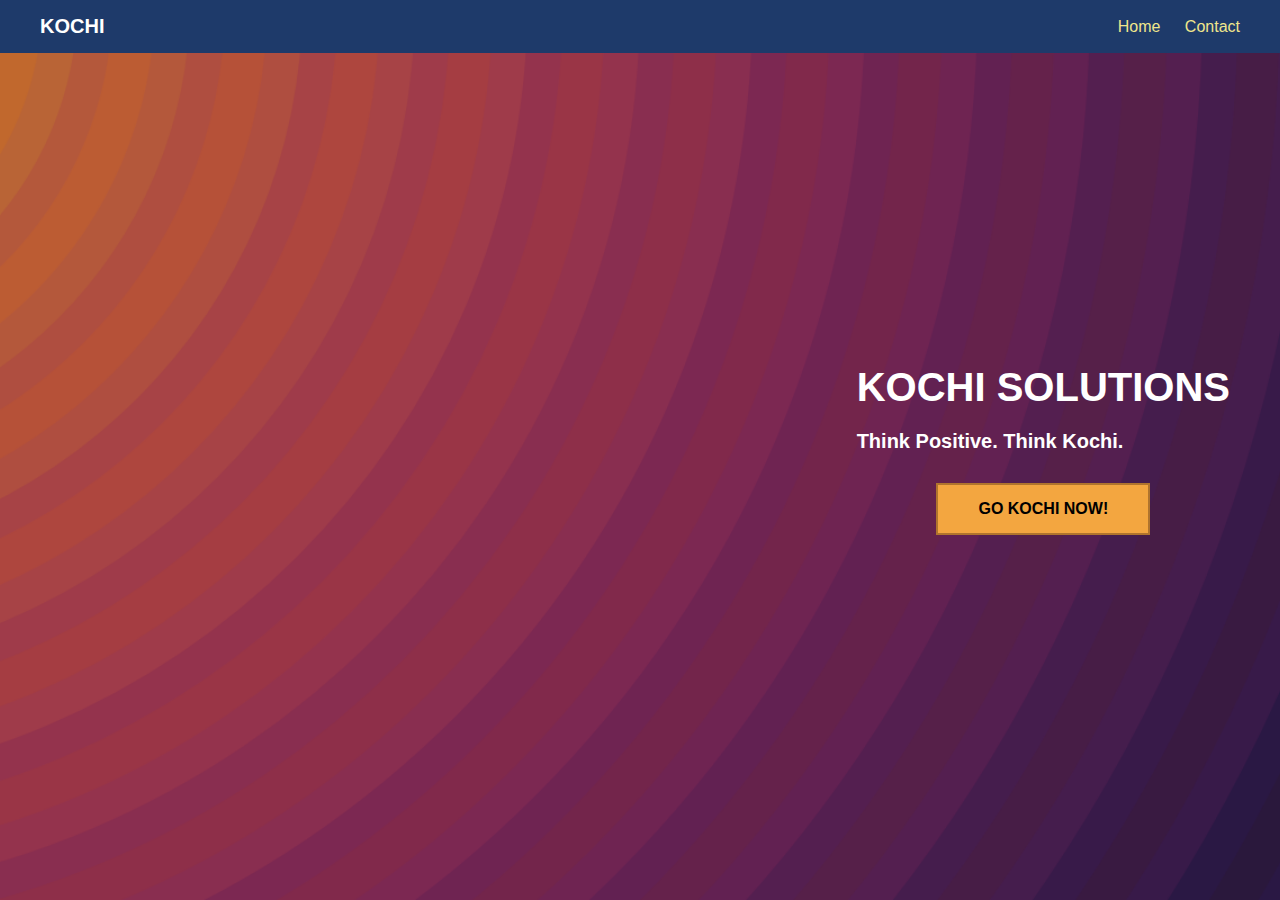
==== HtmlPages/index.html @ 4d824bed "Home Page First Part" ====
<!DOCTYPE html>
<html lang="en">
<head>
    <meta charset="UTF-8">
    <meta name="viewport" content="width=device-width, initial-scale=1.0">
    <title>Kochi Solutions</title>
    <link rel="stylesheet" href="../CssFiles/global.css">
    <link rel="stylesheet" href="../CssFiles/navbar.css">
    <link rel="stylesheet" href="../CssFiles/hero.css">
</head>
<body>
    <div class="background-container">
        <img src="../assets/rainbow-vortex.png" alt="Colorful background" class="background-image">
        
        <nav>
            <div class="logo">KOCHI</div>
            <div class="nav-links">
                <a href="#">Home</a>
                <a href="#">Contact</a>
            </div>
        </nav>
        
        <div class="hero-content">
            <h1>KOCHI SOLUTIONS</h1>
            <p>Think Positive. Think Kochi.</p>
            <button class="gokochi-button">GO KOCHI NOW!</button>
        </div>
    </div>
</body>
</html>
---- CssFiles/global.css ----
* {
    margin: 0;
    padding: 0;
    box-sizing: border-box;
    font-family: Arial, sans-serif;
}

.background-container {
    position: relative;
    width: 100%;
    min-height: 100vh;
    overflow: hidden;
}

.background-image {
    position: absolute;
    width: 100%;
    height: 100%;
    object-fit: cover;
    z-index: -1;
}
---- CssFiles/navbar.css ----
nav {
    background-color: #1e3a6a;
    color: white;
    padding: 15px 40px;
    display: flex;
    justify-content: space-between;
    align-items: center;
    position: relative;
}



.logo {
    font-size: 20px;
    font-weight: bold;
}

.nav-links a {
    color: #f0e68c;
    text-decoration: none;
    margin-left: 20px;
}
---- CssFiles/hero.css ----
.hero-content {
    color: white;
    max-width: 500px;
    position: absolute;
    right: 50px;
    top: 50%;
    transform: translateY(-50%);
    text-align: left; 
}

.hero-content h1 {
    font-size: 40px;
    margin-bottom: 20px;
    font-weight: bold;
    text-align: left; 
}

.hero-content p {
    font-size: 20px;
    margin-bottom: 30px;
    font-weight: bold;
    text-align: left;
}

.gokochi-button {
    background-color: #f3a640;
    color: black;
    font-weight: bold;
    padding: 15px 40px;
    border: 2px solid #b0742d; 
    cursor: pointer;
    font-size: 16px;
    display: block; 
    margin: 0 auto; 
}
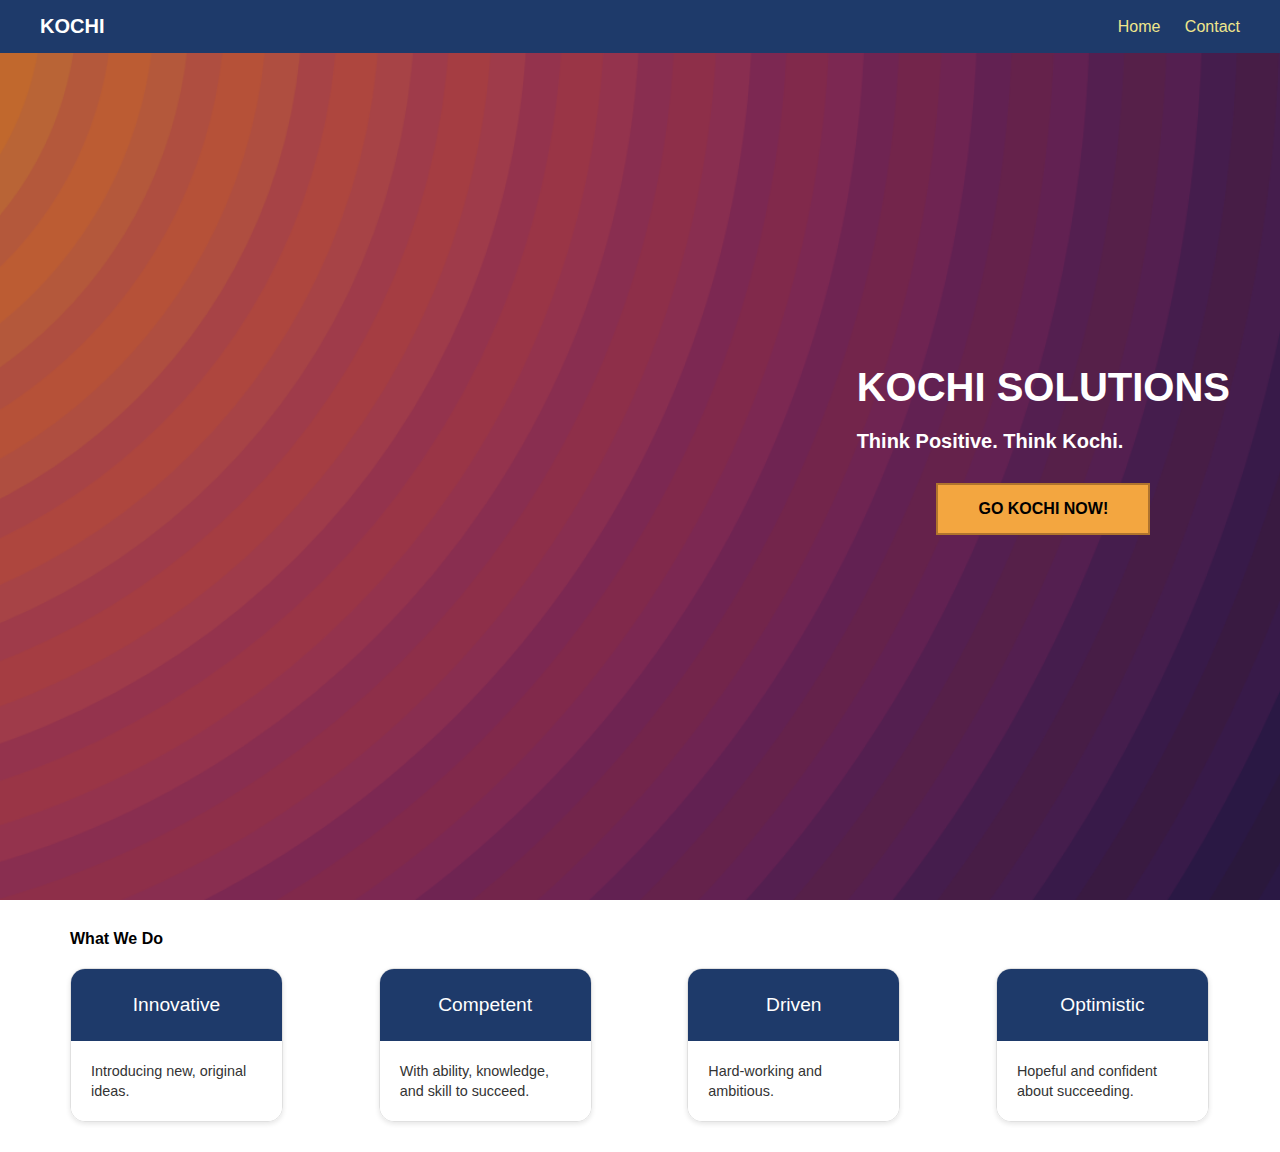
==== commit 7dca1cfb: "Card Section" ====
--- a/HtmlPages/index.html
+++ b/HtmlPages/index.html
@@ -7,6 +7,7 @@
     <link rel="stylesheet" href="../CssFiles/global.css">
     <link rel="stylesheet" href="../CssFiles/navbar.css">
     <link rel="stylesheet" href="../CssFiles/hero.css">
+    <link rel="stylesheet" href="../CssFiles/card.css">
 </head>
 <body>
     <div class="background-container">
@@ -25,6 +26,29 @@
             <p>Think Positive. Think Kochi.</p>
             <button class="gokochi-button">GO KOCHI NOW!</button>
         </div>
-    </div>
+ </div>
+
+     <!-- What We Do -->
+     <section class="what-we-do">
+        <h4 class="section-title">What We Do</h4>
+        <div class="cards-container">
+            <div class="card">
+                <h3>Innovative</h3>
+                <p>Introducing new, original ideas.</p>
+            </div>
+            <div class="card">
+                <h3>Competent</h3>
+                <p>With ability, knowledge, and skill to succeed.</p>
+            </div>
+            <div class="card">
+                <h3>Driven</h3>
+                <p>Hard-working and ambitious.</p>
+            </div>
+            <div class="card">
+                <h3>Optimistic</h3>
+                <p>Hopeful and confident about succeeding.</p>
+            </div>
+        </div>
+    </section>
 </body>
 </html>--- a/CssFiles/card.css
+++ b/CssFiles/card.css
@@ -0,0 +1,62 @@
+.what-we-do {
+    padding: 30px;
+    max-width: 1200px;
+    margin: 0 auto;
+}
+
+.section-title {
+    font-size: 1rem;
+    color: black;
+    font-weight: bold;
+    margin-bottom: 20px;
+    text-align: left;
+}
+
+
+.cards-container {
+    display: flex;
+    justify-content:space-between;
+    gap: 20px;
+    flex-wrap: wrap;
+    
+}
+
+.card {
+    margin-right: 1px;
+    border: 1px solid #e0e0e0;
+    border-radius: 15px;
+    width: calc(20% - 15px);
+    overflow: hidden;
+    box-shadow: 0 2px 5px rgba(0,0,0,0.1);
+    transition: transform 0.3s, box-shadow 0.3s;
+}
+
+.card h3 {
+    font-size: 1.2rem;
+    color: white;
+    background-color: #1e3a6a;
+    padding: 25px 10px;
+    margin: 0;
+    font-weight: normal;
+    text-align: center;
+}
+
+.card p {
+    font-size: 0.9rem;
+    color: #333;
+    padding: 20px;
+    background-color: #fff;
+    margin: 0;
+    line-height: 1.4;
+}
+
+@media (max-width: 768px) {
+    .cards-container {
+        flex-direction: column;
+        gap: 20px;
+    }
+
+    .card {
+        width: 100%;
+    }
+}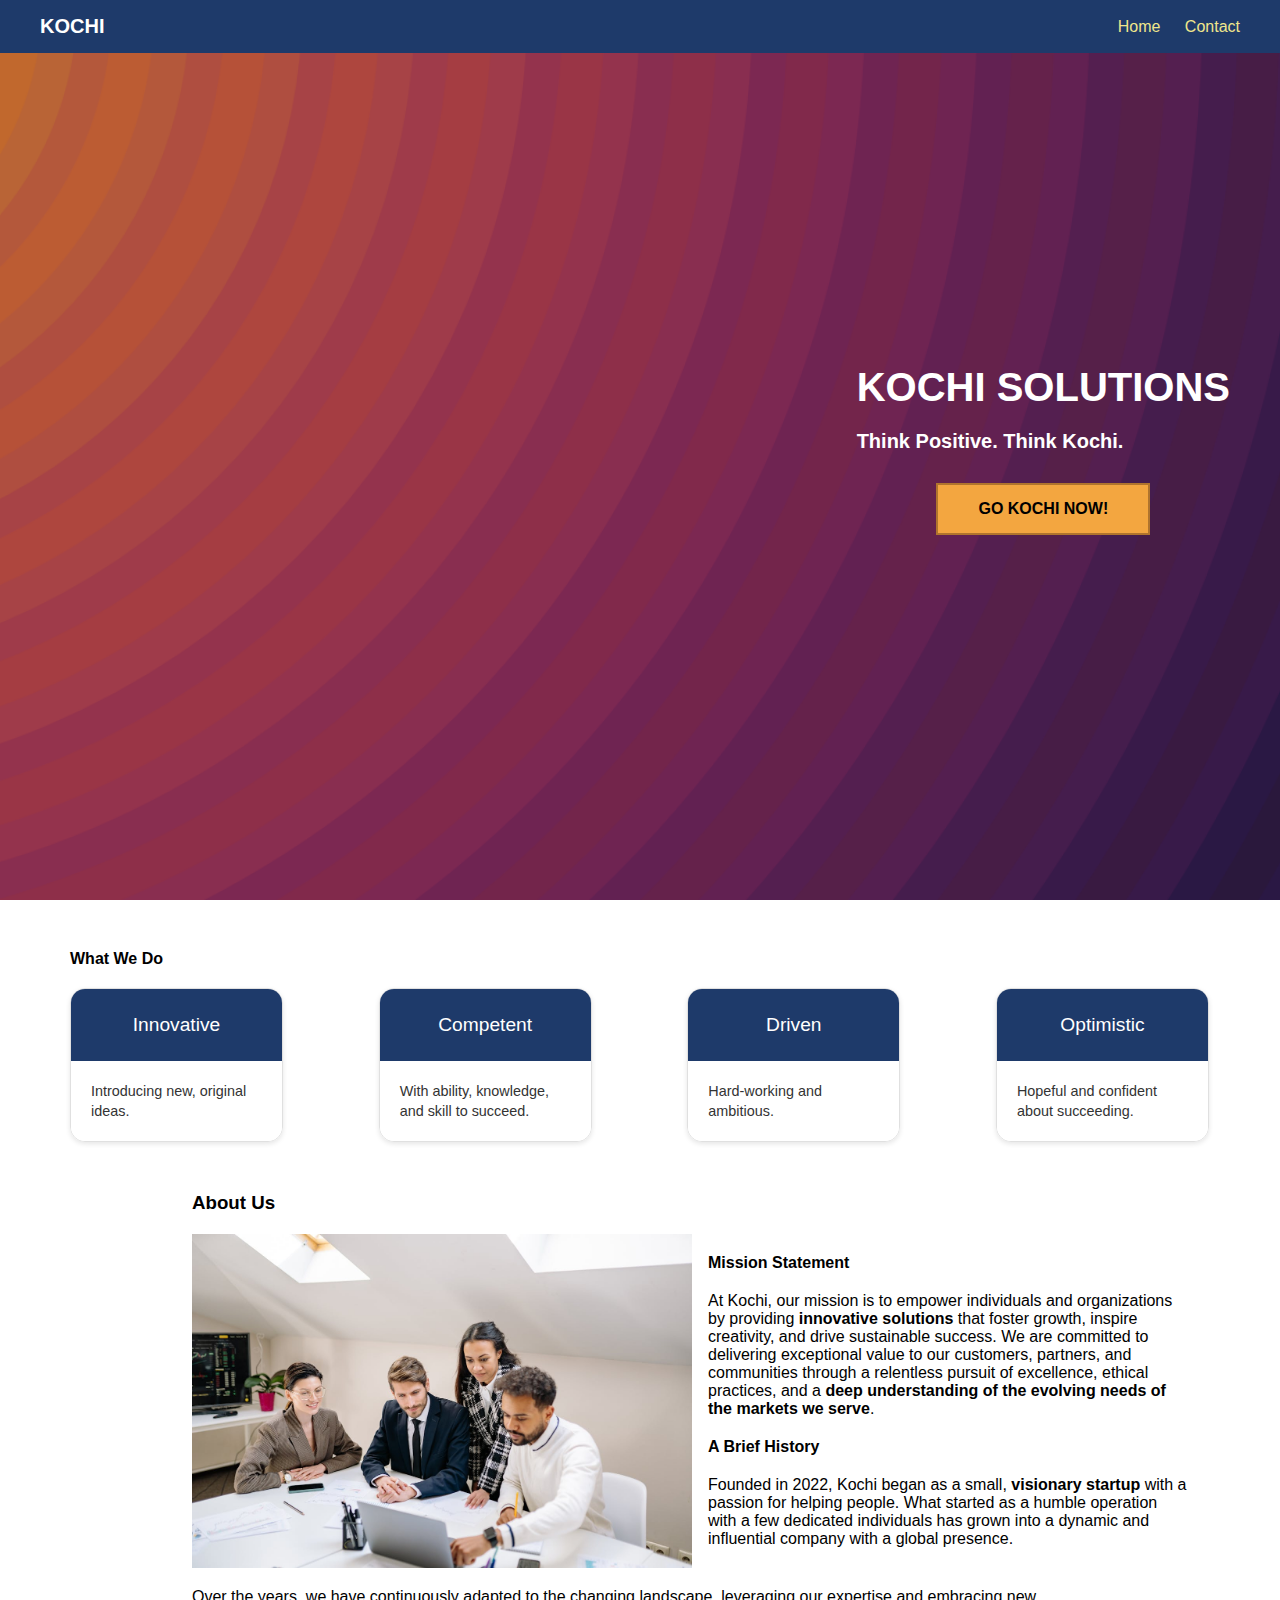
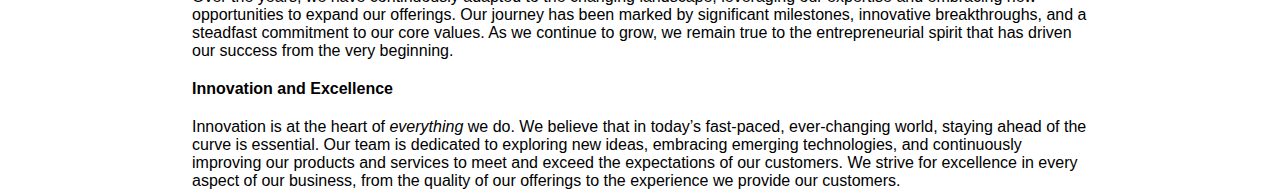
==== commit a8db7bfd: "About Section" ====
--- a/HtmlPages/index.html
+++ b/HtmlPages/index.html
@@ -8,6 +8,8 @@
     <link rel="stylesheet" href="../CssFiles/navbar.css">
     <link rel="stylesheet" href="../CssFiles/hero.css">
     <link rel="stylesheet" href="../CssFiles/card.css">
+    <link rel="stylesheet" href="../CssFiles/about.css">
+
 </head>
 <body>
     <div class="background-container">
@@ -50,5 +52,34 @@
             </div>
         </div>
     </section>
+
+    <section class="about-us">
+        <h3>About Us</h3>
+        <div class="content">
+            <img src="../assets/people-working.jpg" alt="Team Meeting">
+            <div class="text">
+                <h4>Mission Statement</h4>
+                <p>At Kochi, our mission is to empower individuals and organizations 
+                    by providing 
+                    <strong>innovative solutions</strong>
+                     that foster growth, inspire creativity, and drive sustainable success. We are committed to delivering exceptional value to our customers, partners, and communities through a relentless pursuit of excellence, ethical practices, and a 
+                     <strong>deep understanding of the evolving needs of the markets we serve</strong>.</p>
+                
+                <h4>A Brief History</h4>
+                <p>Founded in 2022, Kochi began as a small, <strong>visionary startup</strong> with a passion for helping people. What started as a humble operation with a few dedicated individuals has grown into a dynamic and influential company with a global presence.</p>
+            </div>
+        </div>
+
+       <div class="under-img">
+        <p>Over the years, we have continuously adapted to the changing landscape, leveraging our expertise and embracing new opportunities to expand our offerings. Our journey has been marked by significant milestones, innovative breakthroughs, and a steadfast commitment to our core values. As we continue to grow, we remain true to the entrepreneurial spirit that has driven our success from the very beginning.</p>
+                
+        <h4>Innovation and Excellence</h4>
+        <p>Innovation is at the heart of <em>everything</em> we do. We believe that in today’s fast-paced, ever-changing world, staying ahead of the curve is essential. Our team is dedicated to exploring new ideas, embracing emerging technologies, and continuously improving our products and services to meet and exceed the expectations of our customers. We strive for excellence in every aspect of our business, from the quality of our offerings to the experience we provide our customers.</p>
+        </div>
+
+       </section>
+    
+   
+
 </body>
 </html>--- a/CssFiles/about.css
+++ b/CssFiles/about.css
@@ -0,0 +1,52 @@
+.about-us {
+    padding-left: 12rem;
+    margin-top: 10px;
+}
+
+.about-us  h3,h4 {
+    color: #000;
+    font-weight: bold;
+    margin-bottom: 20px;
+    margin-top: 20px;
+}
+
+.content {
+    display: flex;
+    align-items: flex-start;
+    gap: 1rem;
+}
+
+.about-us .content img {
+    max-width: 500px;
+    height: auto;
+}
+
+.text {
+    max-width: 480px;
+}
+
+.about-us .text h4{
+    margin-top: 20px;
+    margin-bottom: 20px;
+    color: #000;
+    font-weight: bold;
+}
+
+strong {
+    color: #000;
+    font-weight: bold;
+}
+
+.under-img {
+    margin-top: 20px;
+    max-width: 900px;
+}
+
+.under-img h4  {
+    margin-top: 20px;
+    margin-bottom: 20px;
+    color: #000;
+    font-weight: bold;
+}
+
+
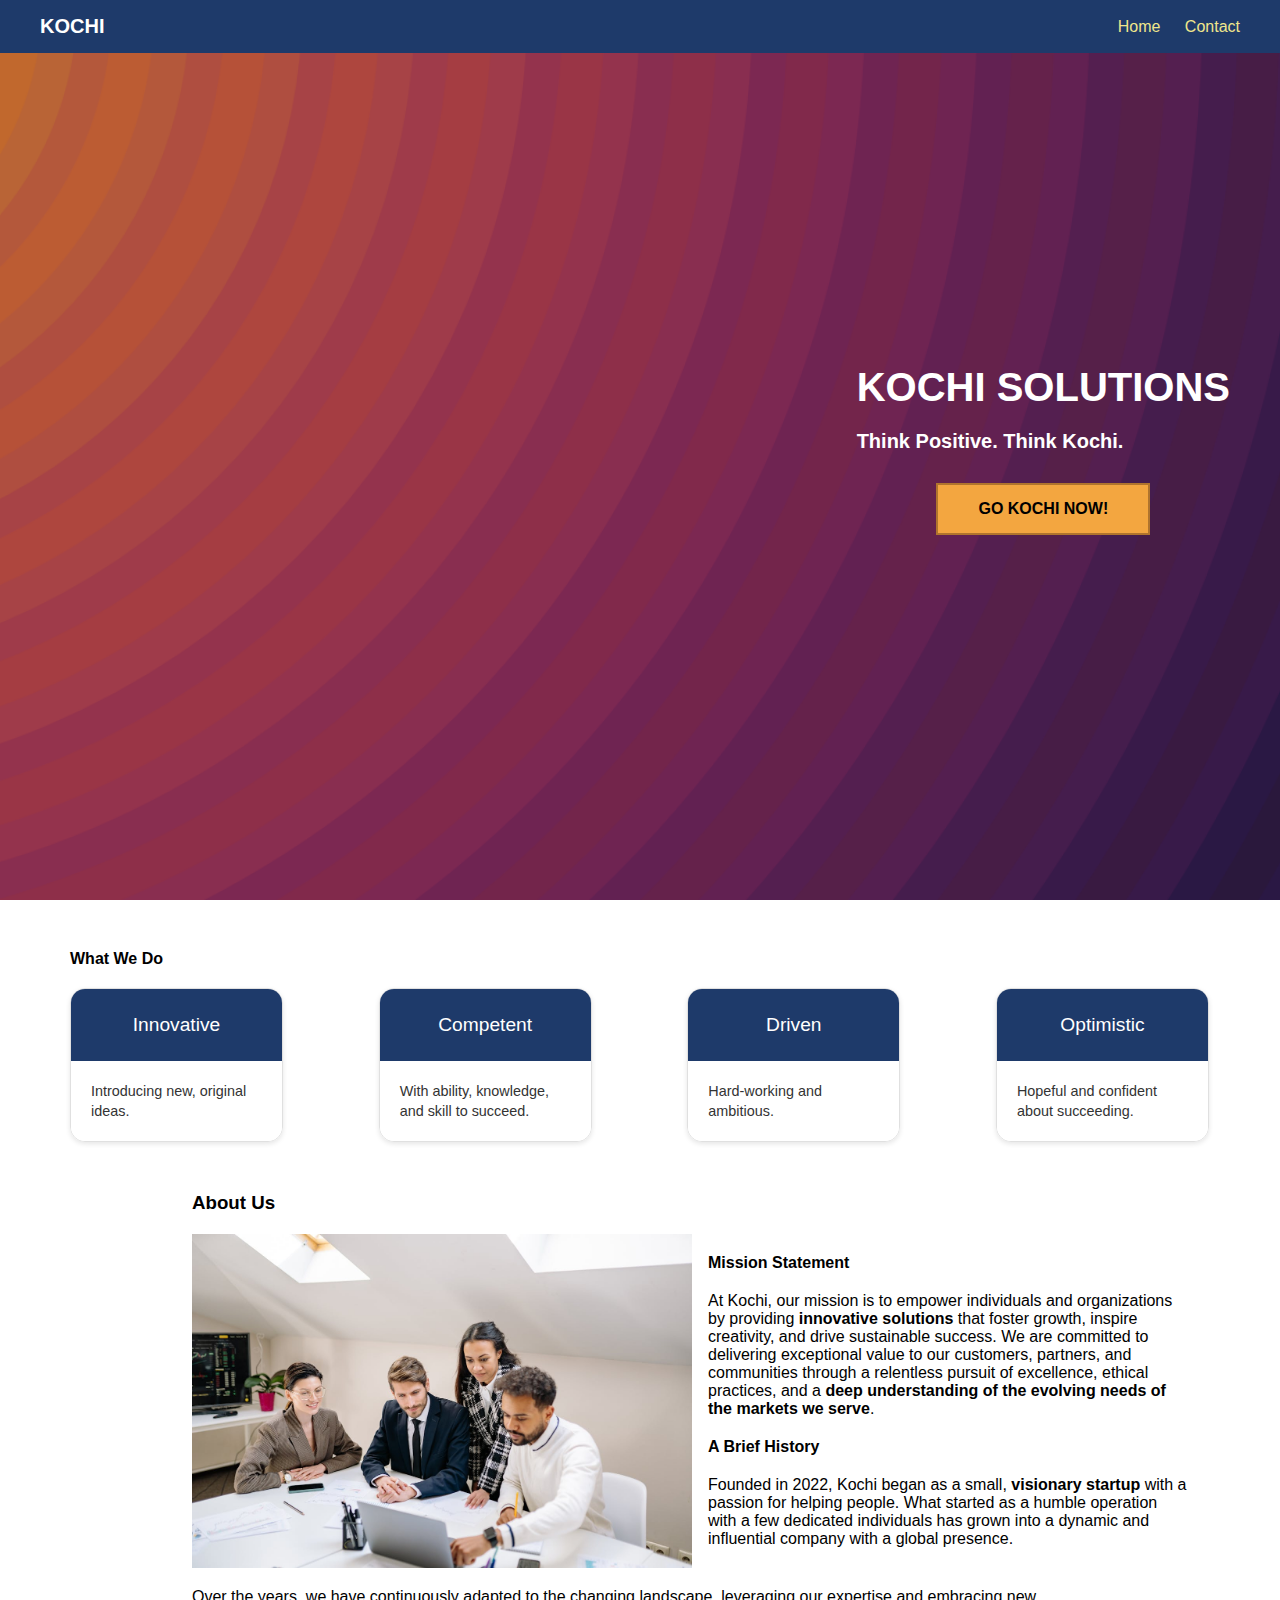
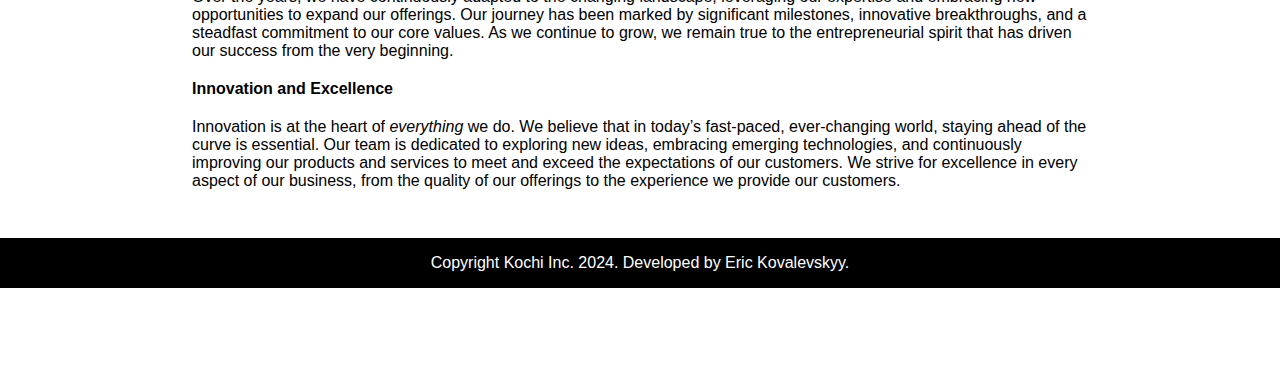
==== commit 3c9b3fde: "Footer Section" ====
--- a/HtmlPages/index.html
+++ b/HtmlPages/index.html
@@ -9,6 +9,8 @@
     <link rel="stylesheet" href="../CssFiles/hero.css">
     <link rel="stylesheet" href="../CssFiles/card.css">
     <link rel="stylesheet" href="../CssFiles/about.css">
+    <link rel="stylesheet" href="../CssFiles/footer.css">
+
 
 </head>
 <body>
@@ -76,8 +78,12 @@
         <h4>Innovation and Excellence</h4>
         <p>Innovation is at the heart of <em>everything</em> we do. We believe that in today’s fast-paced, ever-changing world, staying ahead of the curve is essential. Our team is dedicated to exploring new ideas, embracing emerging technologies, and continuously improving our products and services to meet and exceed the expectations of our customers. We strive for excellence in every aspect of our business, from the quality of our offerings to the experience we provide our customers.</p>
         </div>
+ 
+       </section>
 
-       </section>
+       <footer>
+        <p>Copyright Kochi Inc. 2024. Developed by Eric Kovalevskyy.</p>
+    </footer>
     
    
 
--- a/CssFiles/footer.css
+++ b/CssFiles/footer.css
@@ -0,0 +1,16 @@
+footer {
+    background-color: #000;
+    color: #fff;
+    text-align: center;
+    padding: 1rem 0;
+    margin-top: 3rem;
+    margin-bottom: 5rem;
+}
+
+footer p {
+    margin: 0;
+}
+
+
+
+ 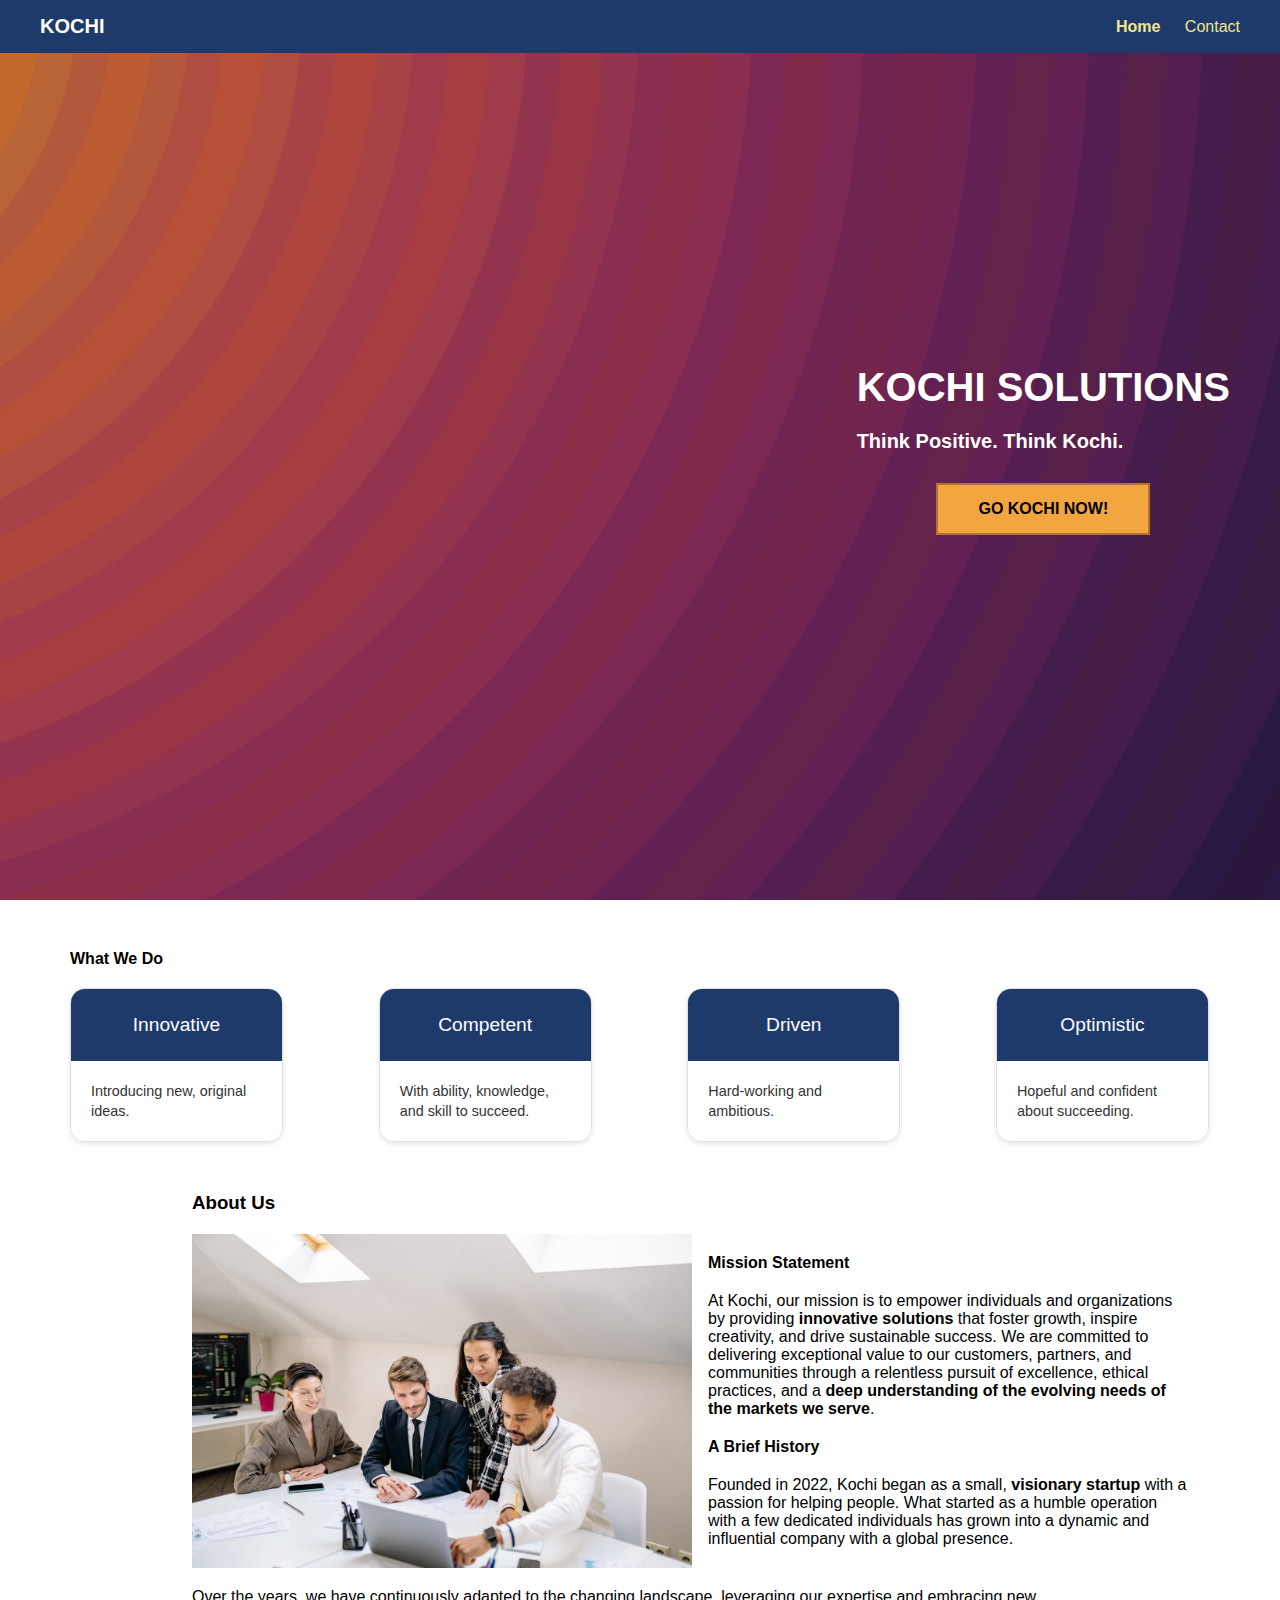
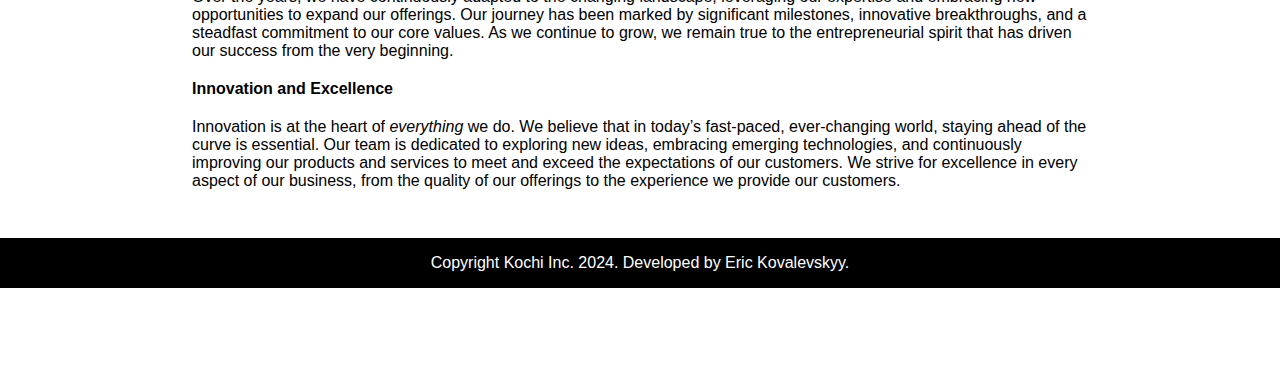
==== commit e4db1e24: "Edit Contact Page" ====
--- a/HtmlPages/index.html
+++ b/HtmlPages/index.html
@@ -20,8 +20,8 @@
         <nav>
             <div class="logo">KOCHI</div>
             <div class="nav-links">
-                <a href="#">Home</a>
-                <a href="#">Contact</a>
+                <a href="index.html"  class="active">Home</a></li>
+                <a href="contact.html">Contact</a>
             </div>
         </nav>
         
--- a/CssFiles/navbar.css
+++ b/CssFiles/navbar.css
@@ -21,5 +21,10 @@
     color: #f0e68c;
     text-decoration: none;
     margin-left: 20px;
+   
 }
 
+.nav-links a.active {
+    font-weight: bold;
+}
+
